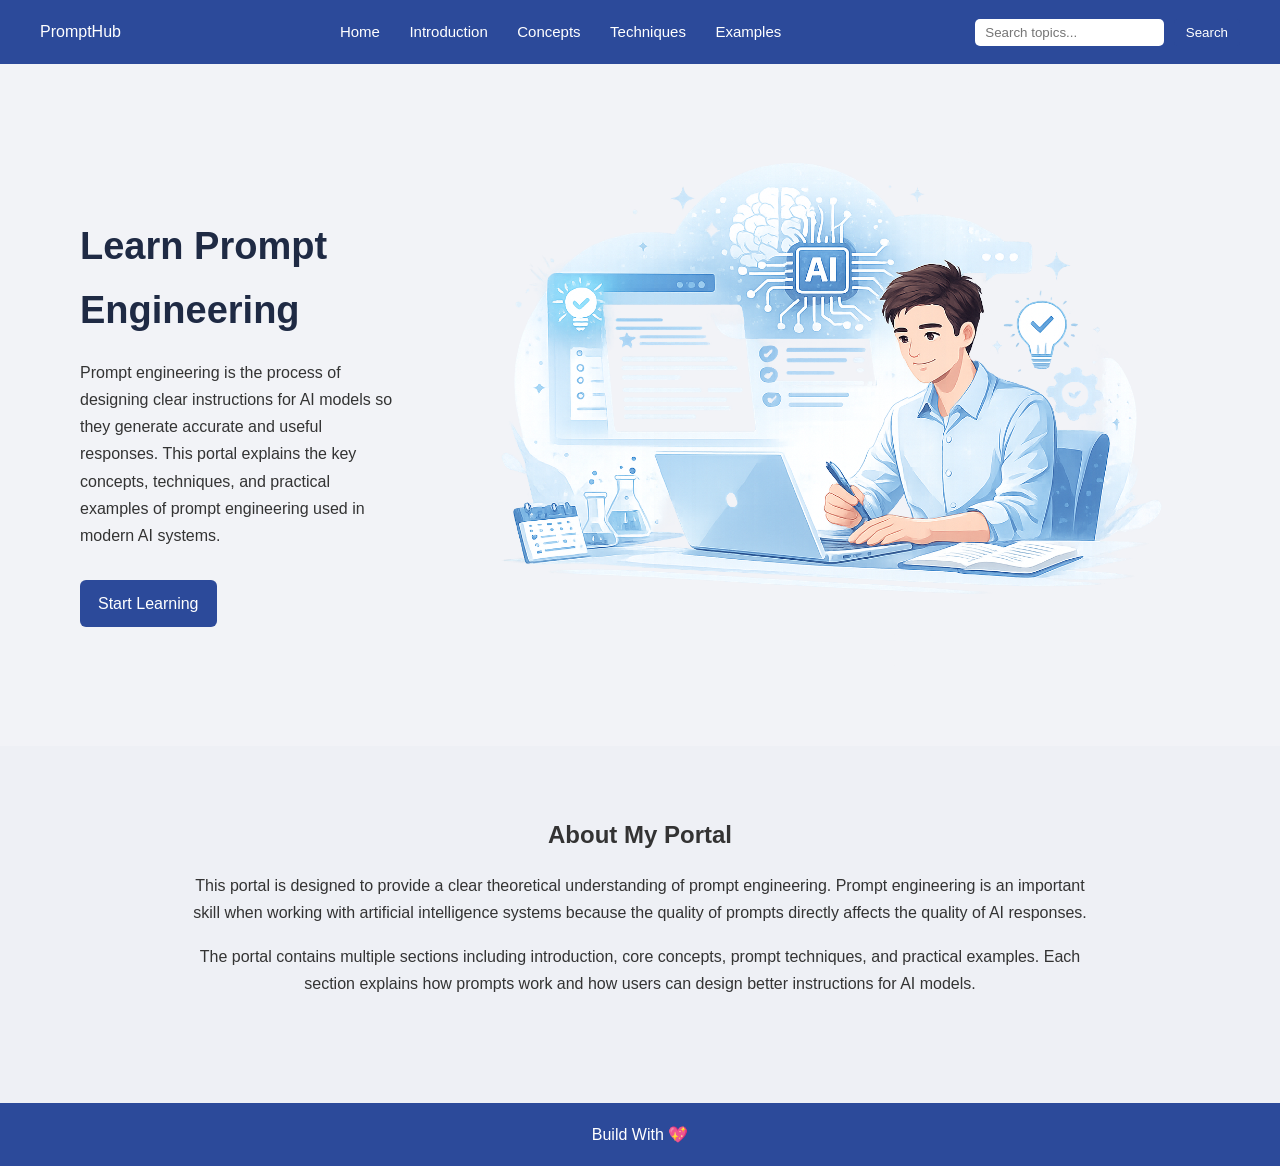
==== index.html @ 32aabb19 "Initial commit - Prompt  Hub project" ====
<!DOCTYPE html>
<html lang="en">

<head>

<meta charset="UTF-8">
<meta name="viewport" content="width=device-width, initial-scale=1.0">

<title>PromptHub</title>

<link rel="stylesheet" href="style.css">

</head>

<body>



<header class="navbar">

<div class="logo">
PromptHub
</div>

<nav class="menu">

<a href="index.html">Home</a>
<a href="introduction.html">Introduction</a>
<a href="concepts.html">Concepts</a>
<a href="techniques.html">Techniques</a>
<a href="examples.html">Examples</a>

</nav>



<div class="search-box">

<input
type="text"
id="searchBox"
placeholder="Search topics..."
class="search"
>

<button onclick="searchTopic()" class="search-btn">
Search
</button>

</div>

</header>



<section class="hero">

<div class="hero-text">

<h1>Learn Prompt Engineering</h1>

<p>
Prompt engineering is the process of designing clear instructions
for AI models so they generate accurate and useful responses.
This portal explains the key concepts, techniques, and practical
examples of prompt engineering used in modern AI systems.
</p>

<a href="introduction.html" class="btn">
Start Learning
</a>

</div>

<div class="hero-img">

<img src="hero-image.png">

</div>

</section>



<section class="about">

<h2>About My Portal</h2>

<p>
This portal is designed to provide a clear theoretical
understanding of prompt engineering. Prompt engineering
is an important skill when working with artificial
intelligence systems because the quality of prompts
directly affects the quality of AI responses.
</p>

<p>
The portal contains multiple sections including
introduction, core concepts, prompt techniques,
and practical examples. Each section explains
how prompts work and how users can design
better instructions for AI models.
</p>

</section>



<footer>

Build With 💖

</footer>



<script src="script.js"></script>

</body>

</html>
---- style.css ----
body{
font-family:'Segoe UI', Arial, sans-serif;
margin:0;
background:#eef0f5;
line-height:1.7;
color:#333;
}


.navbar{
display:flex;
justify-content:space-between;
align-items:center;
background:#2c4a9a;
color:white;
padding:18px 40px;
}

.menu a{
color:white;
margin-left:25px;
text-decoration:none;
font-size:15px;
transition:0.3s;
}

.menu a:hover{
opacity:0.8;
}



.search{
padding:6px 10px;
border-radius:5px;
border:none;
}

.search-btn{
padding:6px 12px;
background:#2c4a9a;
color:white;
border:none;
border-radius:4px;
margin-left:5px;
cursor:pointer;
}



.hero{
display:flex;
align-items:center;
justify-content:space-between;
padding:70px 80px;
background:#f2f3f7;
}

.hero-text{
max-width:500px;
}

.hero-text h1{
font-size:38px;
margin-bottom:15px;
color:#1f2a44;
}

.hero-img img{
width:800px;
}



.btn{
display:inline-block;
margin-top:15px;
padding:10px 18px;
background:#2c4a9a;
color:white;
text-decoration:none;
border-radius:6px;
transition:0.3s;
}

.btn:hover{
background:#1f3577;
}



.cards{
display:flex;
justify-content:center;
gap:25px;
padding:40px;
}

.card{
background:white;
padding:25px;
width:250px;
border-radius:10px;
box-shadow:0 4px 12px rgba(0,0,0,0.08);
text-align:center;
transition:0.3s;
}

.card:hover{
transform:translateY(-5px);
box-shadow:0 8px 18px rgba(0,0,0,0.12);
}

.card a{
display:block;
margin-top:10px;
color:#2c4a9a;
text-decoration:none;
font-weight:500;
}



.content{
max-width:850px;
margin:60px auto;
padding:50px;
background:white;
border-radius:10px;
box-shadow:0 6px 18px rgba(0,0,0,0.08);
}


.content h1{
font-size:32px;
margin-bottom:20px;
color:#1f2a44;
}

.content h2{
margin-top:30px;
color:#2c4a9a;
}


.content p{
margin-bottom:18px;
}


.highlight{
background:#f3f6ff;
border-left:5px solid #2c4a9a;
padding:15px;
margin:20px 0;
border-radius:5px;
}



.tip{
background:#e8f7ee;
border-left:5px solid #2ecc71;
padding:15px;
margin:20px 0;
border-radius:5px;
}


.about{
max-width:900px;
margin:auto;
padding:50px;
text-align:center;
}

.about h2{
margin-bottom:15px;
}



footer{
background:#2c4a9a;
color:white;
text-align:center;
padding:18px;
margin-top:40px;
}



@media(max-width:900px){

.hero{
flex-direction:column;
text-align:center;
}

.hero-img img{
margin-top:20px;
}

.cards{
flex-direction:column;
align-items:center;
}

}
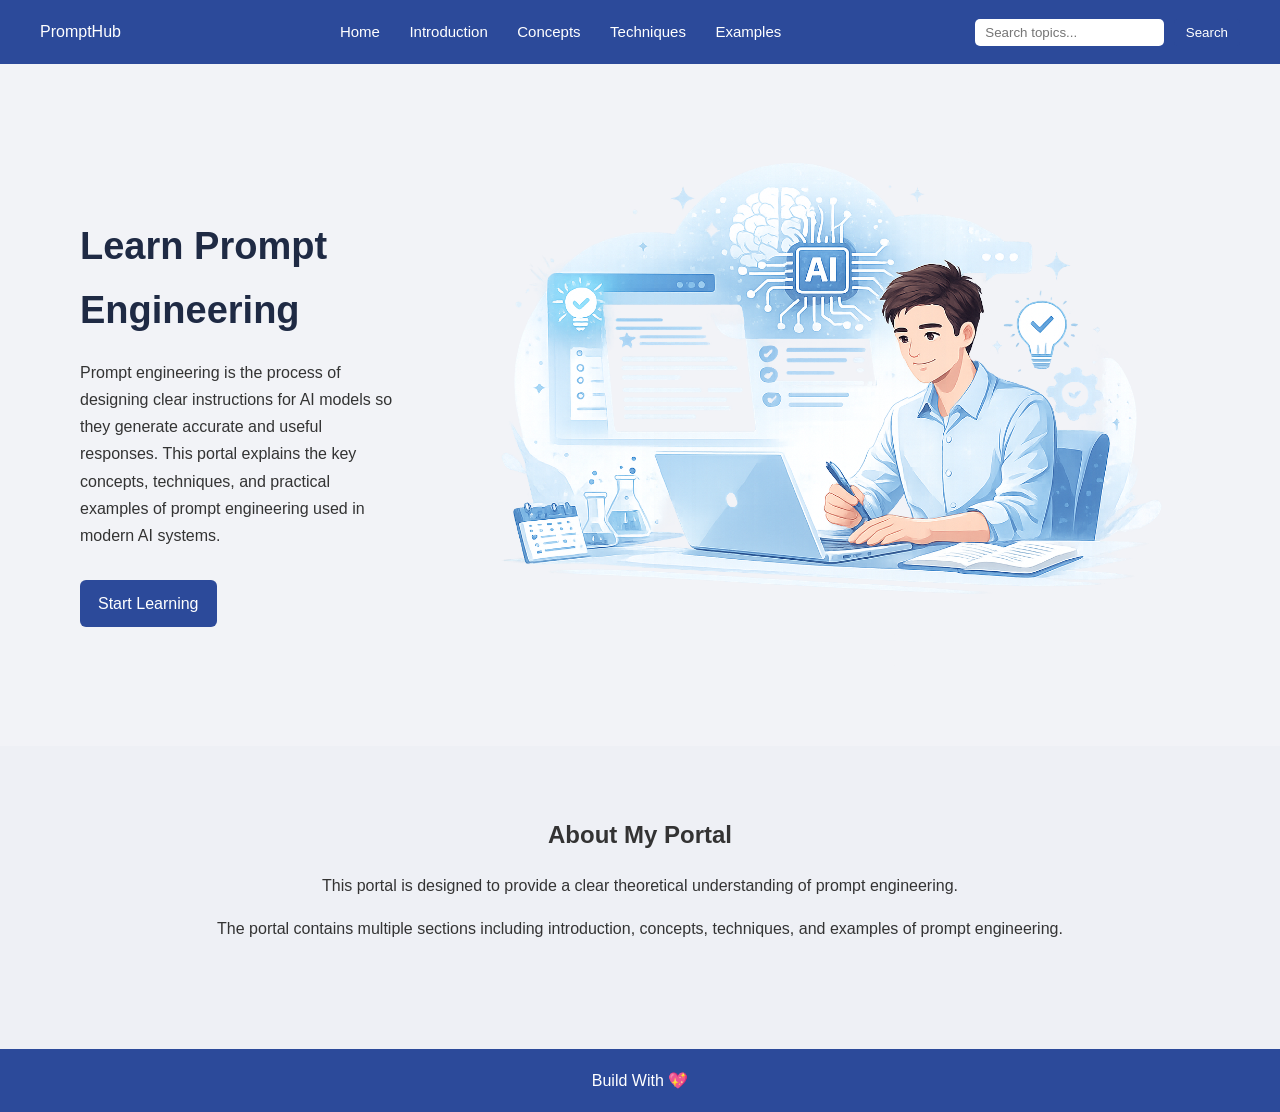
==== commit bcf70af9: "Update index.html" ====
--- a/index.html
+++ b/index.html
@@ -14,15 +14,17 @@
 
 <body>
 
-
-
 <header class="navbar">
 
 <div class="logo">
 PromptHub
 </div>
 
-<nav class="menu">
+<div class="menu-toggle" onclick="toggleMenu()">
+☰
+</div>
+
+<nav class="menu" id="menu">
 
 <a href="index.html">Home</a>
 <a href="introduction.html">Introduction</a>
@@ -31,8 +33,6 @@
 <a href="examples.html">Examples</a>
 
 </nav>
-
-
 
 <div class="search-box">
 
@@ -88,18 +88,13 @@
 
 <p>
 This portal is designed to provide a clear theoretical
-understanding of prompt engineering. Prompt engineering
-is an important skill when working with artificial
-intelligence systems because the quality of prompts
-directly affects the quality of AI responses.
+understanding of prompt engineering.
 </p>
 
 <p>
 The portal contains multiple sections including
-introduction, core concepts, prompt techniques,
-and practical examples. Each section explains
-how prompts work and how users can design
-better instructions for AI models.
+introduction, concepts, techniques,
+and examples of prompt engineering.
 </p>
 
 </section>
@@ -117,5 +112,4 @@
 <script src="script.js"></script>
 
 </body>
-
-</html>+</html>
--- a/style.css
+++ b/style.css
@@ -206,4 +206,52 @@
 align-items:center;
 }
 
-}+}
+
+
+.nav-left{
+display:flex;
+align-items:center;
+gap:15px;
+}
+
+/* hamburger */
+
+.menu-toggle{
+display:none;
+font-size:26px;
+cursor:pointer;
+}
+
+/* MOBILE */
+
+@media(max-width:768px){
+
+.menu{
+display:none;
+flex-direction:column;
+position:absolute;
+top:70px;
+left:0;
+width:100%;
+background:#2c4a9a;
+}
+
+.menu a{
+display:block;
+padding:10px;
+}
+
+.menu.active{
+display:flex;
+}
+
+.menu-toggle{
+display:block;
+}
+
+.search-box{
+display:none;
+}
+
+}
